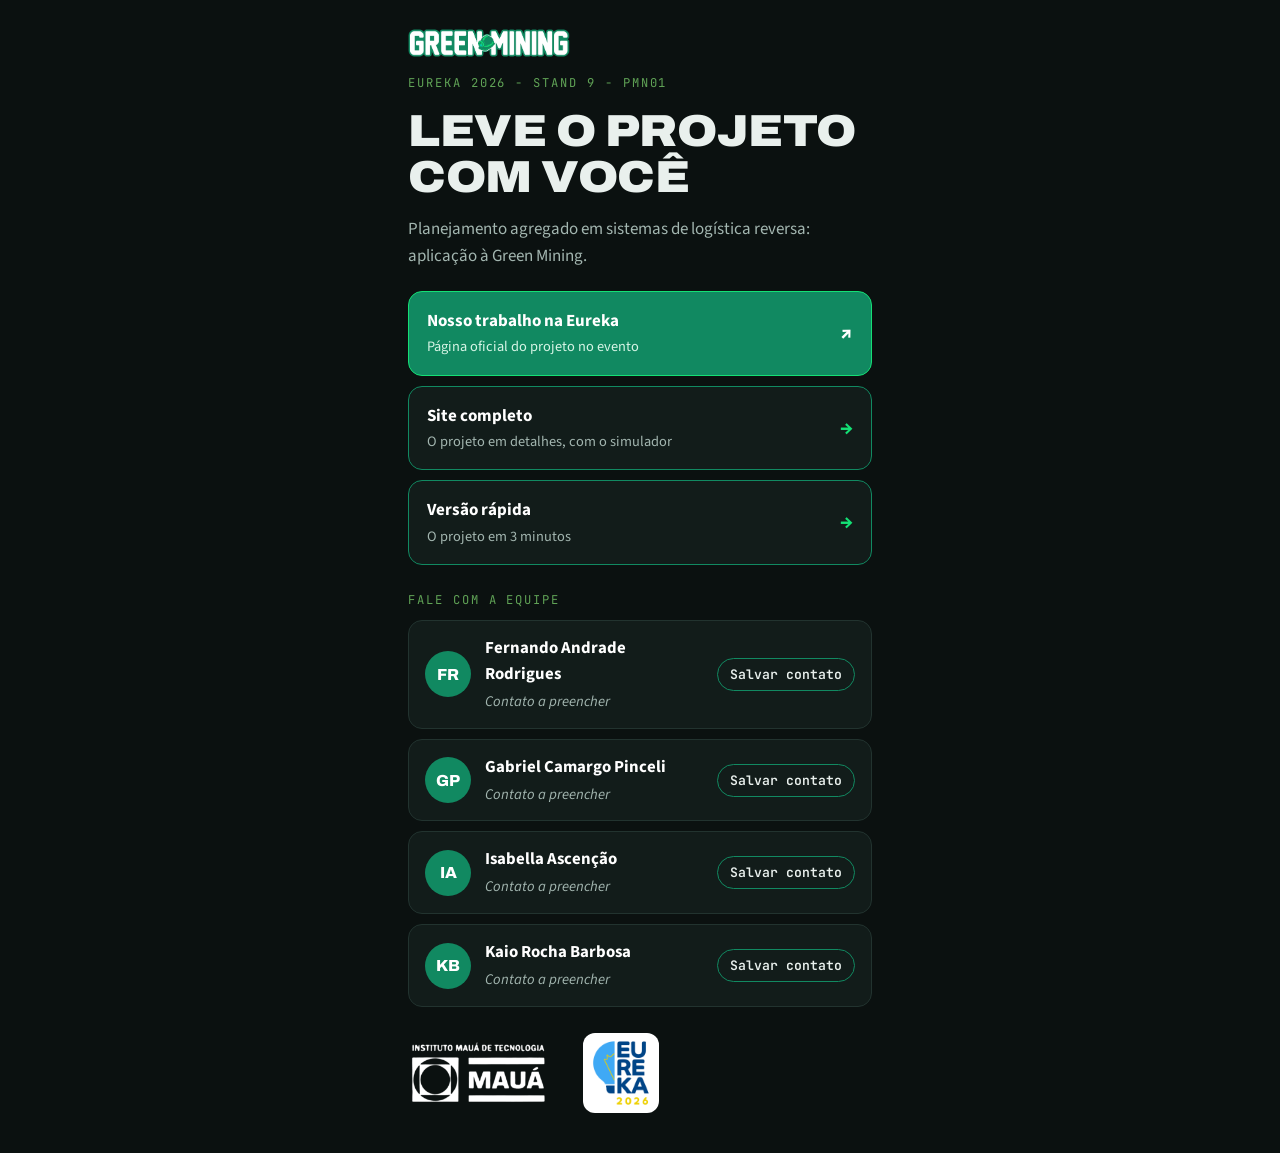
==== contato/index.html @ aacb9e25 "Piloto: ponte para a página da Eureka e cartões de contato da equipe Um único QR code no final leva " ====
<!doctype html>
<html lang="pt-BR">
<head>
<meta charset="utf-8">
<meta name="viewport" content="width=device-width, initial-scale=1, viewport-fit=cover">
<title>Green Mining - Leve o projeto</title>
<meta name="description" content="Página do trabalho na Eureka 2026, contatos da equipe e o site do TCC da Green Mining.">
<meta name="theme-color" content="#0b1110">
<link rel="icon" href="../assets/img/favicon.svg" type="image/svg+xml">
<link rel="preconnect" href="https://fonts.googleapis.com">
<link rel="preconnect" href="https://fonts.gstatic.com" crossorigin>
<link rel="stylesheet" href="https://fonts.googleapis.com/css2?family=Archivo:wdth,wght@75..125,500..900&family=Source+Sans+3:ital,wght@0,400;0,600;0,700;1,400&family=JetBrains+Mono:wght@400;600&display=swap">
<link rel="stylesheet" href="../assets/css/style.css?v=20261015a">
</head>
<body class="pagina-contato">

<main class="levar">
  <img class="levar-logo" src="../assets/img/logo-green-mining.png" alt="Green Mining" width="1920" height="361">
  <p class="olho">Eureka 2026 - Stand 9 - PMN01</p>
  <h1>Leve o projeto com você</h1>
  <p class="levar-sub">Planejamento agregado em sistemas de logística reversa: aplicação à Green Mining.</p>

  <nav class="levar-links" aria-label="Acessos">
    <a class="levar-link destaque" data-eureka href="#">
      <span><strong>Nosso trabalho na Eureka</strong><small>Página oficial do projeto no evento</small></span><b aria-hidden="true">↗</b>
    </a>
    <a class="levar-link" href="../">
      <span><strong>Site completo</strong><small>O projeto em detalhes, com o simulador</small></span><b aria-hidden="true">→</b>
    </a>
    <a class="levar-link" href="../rapido/">
      <span><strong>Versão rápida</strong><small>O projeto em 3 minutos</small></span><b aria-hidden="true">→</b>
    </a>
  </nav>

  <section class="levar-equipe" aria-label="Fale com a equipe">
    <p class="olho">Fale com a equipe</p>
    <div class="cartoes" data-cartoes></div>
  </section>

  <div class="logos levar-logos">
    <img src="../assets/img/logo-maua.png" alt="Instituto Mauá de Tecnologia" class="logo-maua">
    <img src="../assets/img/logo-eureka.png" alt="Eureka 2026" class="logo-eureka">
  </div>
</main>

<script src="../assets/js/contato.js?v=20261015a"></script>
</body>
</html>
---- assets/css/style.css ----
/* Linguagem do estande: fundo quase preto, linha verde luminosa, verde da marca Green Mining.
   Uma coluna larga por tela; no modo estande a tipografia cresce para leitura à distância. */
:root {
  --chao: #0b1110;
  --chao-2: #0e1715;
  --placa: #121c1a;
  --borda: #22332f;
  --texto: #e9f0ed;
  --suave: #a3b6b0;
  --gm: #118961;
  --neon: #14e075;
  --folha: #60a356;
  --estouro: #ff7a59;
  --alerta: #f2c14e;
  --papelao: #c89b62;
  --plastico: #57b6ff;
  --longavida: #e9e6dc;
  --f-display: "Archivo", "Arial Narrow", Arial, sans-serif;
  --f-corpo: "Source Sans 3", "Segoe UI", Helvetica, Arial, sans-serif;
  --f-dado: "JetBrains Mono", ui-monospace, Menlo, Consolas, monospace;
  --escala: 1;
  --gutter: clamp(16px, 4vw, 48px);
  color-scheme: dark;
}

* { box-sizing: border-box; }
html { scroll-behavior: smooth; scroll-padding-top: 64px; }
body {
  margin: 0;
  background: var(--chao);
  color: var(--texto);
  font-family: var(--f-corpo);
  font-size: calc(17px * var(--escala));
  line-height: 1.55;
  -webkit-font-smoothing: antialiased;
}
img { max-width: 100%; display: block; }
a { color: var(--neon); }
:focus-visible { outline: 2px solid var(--neon); outline-offset: 3px; }
h1, h2, h3 { font-family: var(--f-display); margin: 0; text-wrap: balance; }
h1 { font-size: clamp(2.2rem, 5vw, 4.1rem); font-weight: 900; font-stretch: 110%; line-height: 1; text-transform: uppercase; letter-spacing: -.01em; }
h2 { font-size: clamp(1.6rem, 3.8vw, 2.9rem); font-weight: 850; font-stretch: 106%; line-height: 1.05; text-transform: uppercase; }
h3 { font-size: 1.15rem; font-weight: 750; }
p { margin: 0; }
strong { color: #fff; font-weight: 700; }
.olho { font-family: var(--f-dado); font-size: .76rem; letter-spacing: .16em; text-transform: uppercase; color: var(--folha); }
.lead { color: var(--suave); font-size: 1.08rem; max-width: 62ch; }
.grande { font-size: 1.22rem; line-height: 1.5; }
.espaco-topo { margin-top: 28px; }
.num { font-family: var(--f-display); font-weight: 850; font-stretch: 100%; font-variant-numeric: tabular-nums; color: var(--neon); line-height: 1; }

/* Barra superior */
.barra {
  position: sticky; top: env(safe-area-inset-top, 0px); z-index: 30;
  display: flex; align-items: center; gap: 20px;
  padding: 10px var(--gutter);
  background: rgba(11, 17, 16, .82);
  backdrop-filter: blur(10px);
  border-bottom: 1px solid var(--borda);
}
.barra-marca img { height: 26px; width: auto; }
.barra-nav { display: flex; gap: 18px; margin-left: auto; flex-wrap: wrap; }
.barra-nav a { color: var(--suave); text-decoration: none; font-weight: 600; font-size: .95rem; }
.barra-nav a:hover, .barra-nav a.atual { color: var(--neon); }
.botao-estande { font: 600 .82rem var(--f-dado); color: var(--texto); background: transparent; border: 1px solid var(--gm); border-radius: 999px; padding: 6px 14px; cursor: pointer; }
.botao-estande[aria-pressed="true"] { background: var(--gm); }
.trilho-linha { position: sticky; top: calc(env(safe-area-inset-top, 0px) + 47px); z-index: 29; height: 2px; background: transparent; }
.trilho-linha span { display: block; height: 100%; width: 0; background: var(--neon); box-shadow: 0 0 10px var(--neon); transition: width .15s linear; }

/* Telas */
.tela { position: relative; padding-block: clamp(64px, 10vh, 120px); border-top: 1px solid var(--borda); }
.caixa { max-width: 1180px; margin: 0 auto; padding-inline: var(--gutter); display: grid; gap: 22px; }
.caixa > * { min-width: 0; }

/* Abertura */
.abertura { min-height: calc(100vh - 48px); display: grid; align-items: center; overflow: hidden; border-top: 0; padding-block: 48px 120px; }
.abertura-video { position: absolute; inset: 0; width: 100%; height: 100%; object-fit: cover; opacity: .55; }
.abertura-veu { position: absolute; inset: 0; background: radial-gradient(ellipse at 30% 40%, rgba(11,17,16,.35), rgba(11,17,16,.92) 70%), linear-gradient(transparent 60%, var(--chao)); }
.abertura-conteudo { position: relative; z-index: 2; max-width: 1180px; width: 100%; margin: 0 auto; padding-inline: var(--gutter); display: grid; gap: 20px; }
.abertura h1 { max-width: 19ch; text-shadow: 0 2px 30px rgba(0,0,0,.6); }
.abertura-sub { color: var(--folha); font-size: clamp(1.05rem, 2vw, 1.4rem); max-width: 50ch; }
.logos { display: flex; align-items: center; gap: clamp(16px, 3vw, 36px); flex-wrap: wrap; }
.logo-maua { height: clamp(42px, 6vw, 64px); width: auto; }
.logo-eureka { height: clamp(52px, 7vw, 80px); width: auto; background: #fff; border-radius: 12px; padding: 6px 8px; }
.logo-selo { height: clamp(70px, 9vw, 110px); width: auto; border-radius: 12px; }
.logo-gm { height: 30px; width: auto; }
.acoes { display: flex; gap: 12px; flex-wrap: wrap; }
.acoes-centro { justify-content: center; }
.botao { display: inline-flex; align-items: center; gap: 8px; font: 650 1rem var(--f-corpo); color: var(--texto); background: rgba(18, 28, 26, .7); border: 1px solid var(--gm); border-radius: 999px; padding: 12px 22px; text-decoration: none; cursor: pointer; transition: background .2s, box-shadow .2s; }
.botao:hover { box-shadow: 0 0 18px rgba(20, 224, 117, .35); }
.botao-cheio { background: var(--gm); border-color: var(--neon); }
.linha-luz { position: absolute; left: 0; right: 0; bottom: 36px; width: 100%; height: 120px; z-index: 1; }
.linha-luz path { fill: none; stroke: var(--neon); stroke-width: 2.5; filter: drop-shadow(0 0 8px rgba(20,224,117,.8)); }
.linha-luz circle { fill: var(--chao); stroke: var(--neon); stroke-width: 2.5; }
@media (prefers-reduced-motion: no-preference) {
  .linha-luz path { stroke-dasharray: 1600; animation: desenha 3s ease-out both; }
  @keyframes desenha { from { stroke-dashoffset: 1600; } to { stroke-dashoffset: 0; } }
}

/* Problema */
.duas-colunas { display: grid; grid-template-columns: 1.15fr .85fr; gap: clamp(20px, 4vw, 56px); align-items: center; }
.duas-colunas-largo { grid-template-columns: 1fr 1fr; }
.duas-colunas > * { min-width: 0; }
.texto { display: grid; gap: 16px; max-width: 64ch; }
.foto-moldura { margin: 0; display: grid; gap: 8px; }
.foto-moldura img { border-radius: 14px; border: 1px solid var(--borda); aspect-ratio: 4/3; object-fit: cover; width: 100%; }
.foto-moldura figcaption, .video-simul8 figcaption { font-size: .85rem; color: var(--suave); }
.numeros-contexto { display: grid; grid-template-columns: repeat(3, 1fr); gap: 16px; margin-top: 10px; }
.numero { background: var(--placa); border: 1px solid var(--borda); border-radius: 12px; padding: 20px; display: grid; gap: 6px; align-content: start; }
.numero .num { font-size: clamp(2.2rem, 4.4vw, 3.4rem); }
.numero .un { font-family: var(--f-dado); color: var(--folha); font-size: .85rem; }
.numero p { color: var(--suave); }
.fonte-mini { font-size: .78rem; color: var(--suave); opacity: .8; }

/* Rede */
.rede-grade { display: grid; grid-template-columns: 1.4fr .9fr; gap: 24px; align-items: stretch; }
.rede-grade > * { min-width: 0; }
.mapa-caixa { background: radial-gradient(circle at 50% 50%, #12201d, var(--chao-2)); border: 1px solid var(--borda); border-radius: 16px; overflow: hidden; }
.mapa { width: 100%; height: auto; display: block; }
.mapa .terra { fill: #16231f; stroke: #2a3d38; stroke-width: 1.5; }
.mapa .rua { stroke: #1f302b; stroke-width: 1; fill: none; }
.mapa .rota { stroke: var(--neon); stroke-width: 2; fill: none; opacity: .55; stroke-dasharray: 6 8; }
.mapa .no { cursor: pointer; }
.mapa .no circle.halo { fill: rgba(20,224,117,.12); stroke: none; transition: r .3s; }
.mapa .no circle.miolo { fill: var(--chao); stroke: var(--neon); stroke-width: 3; }
.mapa .no.hub circle.miolo { stroke: var(--folha); stroke-width: 4; }
.mapa .no.ativo circle.miolo { fill: var(--neon); }
.mapa .no text { fill: var(--texto); font: 700 15px var(--f-display); letter-spacing: .04em; paint-order: stroke; stroke: var(--chao); stroke-width: 4px; }
.mapa .caminhao { fill: var(--neon); }
@media (prefers-reduced-motion: no-preference) {
  .mapa .rota { animation: tracejado 1.6s linear infinite; }
  @keyframes tracejado { to { stroke-dashoffset: -28; } }
  .mapa .no circle.halo { animation: pulsa 2.6s ease-in-out infinite; }
  @keyframes pulsa { 50% { opacity: .35; } }
}
.ficha { background: var(--placa); border: 1px solid var(--borda); border-radius: 16px; padding: 24px; display: grid; gap: 14px; align-content: start; }
.ficha h3 { font-size: 1.6rem; text-transform: uppercase; }
.ficha .tipo { font-family: var(--f-dado); font-size: .78rem; color: var(--folha); text-transform: uppercase; letter-spacing: .12em; }
.ficha dl { margin: 0; display: grid; grid-template-columns: 1fr auto; gap: 10px 16px; }
.ficha dt { color: var(--suave); }
.ficha dd { margin: 0; font-family: var(--f-dado); font-variant-numeric: tabular-nums; text-align: right; }
.ficha .barra-massa { height: 8px; background: #0a0f0e; border-radius: 4px; overflow: hidden; }
.ficha .barra-massa span { display: block; height: 100%; background: var(--gm); transition: width .6s; }
.contadores { display: grid; grid-template-columns: repeat(4, 1fr); gap: 16px; }
.contadores > div { border-top: 2px solid var(--gm); padding-top: 14px; display: grid; gap: 6px; }
.contadores .num { font-size: clamp(1.8rem, 3.4vw, 2.8rem); }
.contadores p { color: var(--suave); font-size: .95rem; }

/* Operação */
.legenda-materiais { display: flex; gap: 18px; flex-wrap: wrap; color: var(--suave); font-size: .92rem; }
.legenda-materiais i { display: inline-block; width: 12px; height: 12px; border-radius: 50%; margin-right: 6px; vertical-align: -1px; }
.m-papelao { background: var(--papelao); } .m-plastico { background: var(--plastico); } .m-longavida { background: var(--longavida); }
.fluxo-caixa { overflow-x: auto; border: 1px solid var(--borda); border-radius: 16px; background: linear-gradient(180deg, var(--chao-2), var(--chao)); }
.fluxo { display: block; width: 100%; min-width: 760px; height: auto; }
.fluxo .zona { fill: rgba(17, 137, 97, .07); stroke: var(--borda); stroke-dasharray: 4 6; }
.fluxo .zona-rotulo { fill: var(--folha); font: 600 12px var(--f-dado); letter-spacing: .14em; text-transform: uppercase; }
.fluxo .caminho { fill: none; stroke: var(--neon); stroke-width: 2.5; opacity: .5; filter: drop-shadow(0 0 6px rgba(20,224,117,.6)); }
.fluxo .etapa { cursor: pointer; }
.fluxo .etapa rect { fill: var(--placa); stroke: var(--borda); stroke-width: 1.5; rx: 14; transition: stroke .2s, fill .2s; }
.fluxo .etapa:hover rect, .fluxo .etapa:focus-visible rect { stroke: var(--neon); }
.fluxo .etapa.ativa rect { stroke: var(--neon); fill: #133027; }
.fluxo .etapa .n { fill: var(--chao); stroke: var(--neon); stroke-width: 2; }
.fluxo .etapa .n-txt { fill: var(--texto); font: 800 15px var(--f-display); text-anchor: middle; }
.fluxo .etapa .rot { fill: var(--texto); font: 700 14px var(--f-display); }
.fluxo .etapa .ico { fill: none; stroke: var(--neon); stroke-width: 2; stroke-linecap: round; stroke-linejoin: round; }
.etapa-painel { background: var(--placa); border: 1px solid var(--borda); border-left: 3px solid var(--neon); border-radius: 12px; padding: 20px 24px; display: grid; gap: 10px; min-height: 140px; }
.etapa-painel h3 { font-size: 1.35rem; }
.etapa-painel .fatos { display: flex; flex-wrap: wrap; gap: 10px; }
.etapa-painel .fato { font-family: var(--f-dado); font-size: .85rem; border: 1px solid var(--gm); border-radius: 999px; padding: 4px 12px; color: var(--texto); }

/* Gráficos */
.grafico-caixa { background: var(--placa); border: 1px solid var(--borda); border-radius: 16px; padding: 18px; display: grid; gap: 12px; }
.grafico { width: 100%; height: auto; display: block; overflow: visible; }
.grafico .eixo { stroke: var(--borda); }
.grafico .grade { stroke: #1b2a26; }
.grafico .rot { fill: var(--suave); font: 12px var(--f-dado); }
.grafico .rot-forte { fill: var(--texto); font: 700 13px var(--f-dado); }
.grafico .linha { fill: none; stroke: var(--neon); stroke-width: 3; }
.grafico .area { fill: url(#grad-area); }
.grafico .pt-obs { fill: var(--neon); }
.grafico .pt-proj { fill: var(--chao); stroke: var(--neon); stroke-width: 2.5; }
.grafico .barra-a { fill: var(--estouro); }
.grafico .barra-b { fill: var(--neon); }
.grafico .ref { stroke: var(--alerta); stroke-dasharray: 5 5; }
.nota-grafico { font-size: .85rem; color: var(--suave); display: flex; gap: 14px; flex-wrap: wrap; align-items: center; }
.nota-grafico span { display: inline-block; width: 12px; height: 12px; border-radius: 50%; margin-right: -8px; }
.ponto-obs { background: var(--neon); } .ponto-proj { border: 2px solid var(--neon); }
.ponto-a { background: var(--estouro); border-radius: 3px !important; } .ponto-b { background: var(--neon); border-radius: 3px !important; }
.alternar { display: flex; flex-wrap: wrap; gap: 6px; }
.alternar button, .anos button { font: 600 .9rem var(--f-dado); color: var(--texto); background: transparent; border: 1px solid var(--borda); border-radius: 8px; padding: 8px 14px; cursor: pointer; }
.alternar button.ativo, .anos button[aria-pressed="true"] { background: var(--gm); border-color: var(--neon); }
.pergunta { margin-top: 8px; border: 1px solid var(--gm); border-radius: 14px; padding: 18px 20px; display: grid; gap: 6px; background: rgba(17,137,97,.08); }
.pergunta p { font-family: var(--f-display); font-size: 1.35rem; font-weight: 750; }

/* Objetivos e passos */
.objetivos { list-style: none; margin: 0; padding: 0; display: grid; grid-template-columns: repeat(3, 1fr); gap: 10px; }
.objetivos li { background: var(--placa); border: 1px solid var(--borda); border-radius: 10px; padding: 12px 14px; color: var(--suave); font-size: .95rem; }
.passos { list-style: none; margin: 0; padding: 0; counter-reset: passo; display: grid; grid-template-columns: repeat(3, 1fr); gap: 18px; }
.passos li { counter-increment: passo; position: relative; background: var(--placa); border: 1px solid var(--borda); border-radius: 14px; padding: 54px 18px 18px; display: grid; gap: 8px; align-content: start; }
.passos li::before { content: counter(passo); position: absolute; top: 14px; left: 18px; width: 30px; height: 30px; border-radius: 50%; border: 2px solid var(--neon); display: grid; place-items: center; font: 800 .95rem var(--f-display); box-shadow: 0 0 10px rgba(20,224,117,.4); }
.passos p { color: var(--suave); }
.funil { display: grid; gap: 6px; }
.funil div { width: max(var(--w), 62%); background: linear-gradient(90deg, var(--gm), rgba(17,137,97,.35)); border-radius: 6px; padding: 5px 10px; font-size: .86rem; white-space: nowrap; overflow: hidden; text-overflow: ellipsis; }
.funil b { font-family: var(--f-dado); }

/* Lentes */
.lentes { display: grid; grid-template-columns: 1fr 1fr; gap: 18px; }
.lente { background: var(--placa); border: 1px solid var(--borda); border-radius: 16px; padding: 24px; display: grid; gap: 12px; align-content: start; justify-items: start; }
.lente-tag { font: 700 .8rem var(--f-dado); letter-spacing: .14em; color: var(--chao); background: var(--neon); border-radius: 6px; padding: 3px 10px; }
.lente h3 { font-size: 1.5rem; text-transform: uppercase; }
.lente p { color: var(--suave); }
.lente .analogia { color: var(--folha); font-style: italic; }
.video-simul8 { margin: 0; display: grid; gap: 8px; position: relative; }
.video-moldura { border-radius: 14px; overflow: hidden; border: 1px solid var(--borda); background: #fff; }
.video-simul8 video { width: 100%; display: block; aspect-ratio: 2466/760; background: #fff; }
.video-controles { display: flex; align-items: center; gap: 12px; flex-wrap: wrap; }
.video-espera { position: relative; border-radius: 14px; overflow: hidden; border: 1px solid var(--borda); background: #fff; }
.video-espera img { width: 100%; }
.video-espera span { position: absolute; left: 16px; bottom: 16px; background: rgba(11,17,16,.88); border: 1px solid var(--gm); color: var(--texto); border-radius: 999px; padding: 6px 14px; font: 600 .85rem var(--f-dado); }
.validacao, .destaques, .impacto { display: grid; grid-template-columns: repeat(3, 1fr); gap: 16px; }
.validacao > div, .destaques > div, .impacto > div { border-top: 2px solid var(--gm); padding-top: 14px; display: grid; gap: 6px; }
.validacao .num, .destaques .num, .impacto .num { font-size: clamp(1.7rem, 3.4vw, 2.7rem); }
.validacao p, .destaques p, .impacto p { color: var(--suave); }

/* Barras de utilização */
.anos { display: flex; flex-wrap: wrap; gap: 6px; }
.barras { display: grid; gap: 18px; }
.barra-uso { display: grid; grid-template-columns: minmax(150px, 220px) 1fr 96px; gap: 14px; align-items: center; }
.barra-uso .nome { font-weight: 650; }
.barra-uso .nome small { display: block; color: var(--suave); font-weight: 400; }
.barra-uso .trilho { position: relative; height: 26px; background: #0a0f0e; border: 1px solid var(--borda); border-radius: 6px; overflow: hidden; }
.barra-uso .enche { position: absolute; inset: 0 auto 0 0; width: 0; background: linear-gradient(90deg, var(--gm), var(--neon)); transition: width .8s cubic-bezier(.2,.8,.2,1); }
.barra-uso .enche.limite { background: linear-gradient(90deg, #8a7a2a, var(--alerta)); }
.barra-uso .enche.estoura { background: linear-gradient(90deg, #a2412b, var(--estouro)); }
.barra-uso .marca { position: absolute; top: -2px; bottom: -2px; width: 2px; background: var(--texto); opacity: .75; }
.barra-uso .marca::after { content: attr(data-rot); position: absolute; top: 2px; left: 6px; font: 600 10px var(--f-dado); color: var(--texto); opacity: .9; white-space: nowrap; }
.barra-uso .marca.m85 { opacity: .35; }
.barra-uso .val { font-family: var(--f-dado); font-size: 1.15rem; font-variant-numeric: tabular-nums; text-align: right; }
.recado { font-size: 1.2rem; min-height: 3.2em; max-width: 70ch; }
.recado b { color: var(--neon); }

/* Medidas isoladas */
.isoladas { display: grid; grid-template-columns: repeat(5, 1fr); gap: 14px; }
.iso { background: var(--placa); border: 1px solid var(--borda); border-radius: 14px; padding: 16px; display: grid; gap: 12px; align-content: start; }
.iso h3 { font-size: 1rem; min-height: 2.4em; }
.iso .par { display: grid; grid-template-columns: 1fr 1fr; gap: 10px; align-items: end; height: 170px; }
.iso .col { display: grid; gap: 6px; align-content: end; justify-items: center; height: 100%; }
.iso .col .b { width: 100%; max-width: 46px; border-radius: 6px 6px 2px 2px; background: var(--gm); transition: height .7s cubic-bezier(.2,.8,.2,1); }
.iso .col .b.estoura { background: var(--estouro); }
.iso .col span { font: 600 .82rem var(--f-dado); }
.iso .col small { color: var(--suave); font-size: .75rem; text-align: center; }

/* Linha do tempo do plano */
.linha-tempo { list-style: none; margin: 0; padding: 0; display: grid; grid-template-columns: repeat(5, 1fr); gap: 14px; position: relative; }
.linha-tempo::before { content: ""; position: absolute; left: 0; right: 0; top: 22px; height: 2px; background: linear-gradient(90deg, var(--gm), var(--neon)); box-shadow: 0 0 8px rgba(20,224,117,.6); }
.linha-tempo li { position: relative; display: grid; gap: 10px; align-content: start; padding-top: 48px; }
.linha-tempo .ano { position: absolute; top: 0; left: 0; font: 800 1rem var(--f-display); background: var(--chao); border: 2px solid var(--neon); border-radius: 999px; padding: 8px 14px; }
.linha-tempo .tag { justify-self: start; font: 600 .74rem var(--f-dado); text-transform: uppercase; letter-spacing: .1em; color: var(--chao); background: var(--folha); border-radius: 6px; padding: 2px 8px; }
.linha-tempo .bloco { background: var(--placa); border: 1px solid var(--borda); border-radius: 12px; padding: 14px; display: grid; gap: 6px; }
.linha-tempo .bloco b { font: 600 .72rem var(--f-dado); text-transform: uppercase; letter-spacing: .1em; color: var(--folha); }
.linha-tempo .bloco p { font-size: .95rem; }
.linha-tempo .pico { font-family: var(--f-dado); font-size: .85rem; color: var(--suave); }

.tres-decisoes { border: 1px solid var(--gm); border-radius: 14px; padding: 16px 20px; display: grid; gap: 8px; background: rgba(17,137,97,.08); }
.tres-decisoes ul { margin: 0; padding-left: 1.1em; display: grid; gap: 4px; }
.tres-decisoes li::marker { color: var(--neon); }

/* E se */
.ese { display: grid; grid-template-columns: 380px 1fr; gap: 24px; align-items: start; }
.ese > * { min-width: 0; }
.ese-controles { background: var(--placa); border: 1px solid var(--borda); border-radius: 16px; padding: 20px; display: grid; gap: 18px; }
.ese-controles fieldset { border: 0; margin: 0; padding: 0; display: grid; gap: 8px; }
.ese-controles legend { font-family: var(--f-dado); font-size: .76rem; letter-spacing: .14em; text-transform: uppercase; color: var(--folha); margin-bottom: 6px; }
.ese-controles label { display: flex; justify-content: space-between; gap: 10px; font-size: .95rem; }
.ese-controles output { font-family: var(--f-dado); color: var(--neon); }
.ese-controles select { font: inherit; color: var(--texto); background: var(--chao); border: 1px solid var(--borda); border-radius: 8px; padding: 9px 10px; }
.ese-controles input[type="range"] { width: 100%; accent-color: var(--neon); }
.ese-botoes { display: flex; gap: 10px; flex-wrap: wrap; }
.ese-resultado { display: grid; gap: 22px; }
.veredito { border-radius: 16px; padding: 22px 24px; border: 1px solid var(--borda); background: var(--placa); display: grid; gap: 6px; transition: border-color .3s, background .3s; }
.veredito .titulo { font-family: var(--f-display); font-size: clamp(1.4rem, 3vw, 2.1rem); font-weight: 850; text-transform: uppercase; }
.veredito.ok { border-color: var(--neon); background: rgba(20,224,117,.07); }
.veredito.ok .titulo { color: var(--neon); }
.veredito.limite { border-color: var(--alerta); background: rgba(242,193,78,.07); }
.veredito.limite .titulo { color: var(--alerta); }
.veredito.estoura { border-color: var(--estouro); background: rgba(255,122,89,.07); }
.veredito.estoura .titulo { color: var(--estouro); }
.veredito p { color: var(--suave); }
.ese-mini { display: grid; grid-template-columns: repeat(3, 1fr); gap: 14px; }
.ese-mini div { border-top: 1px solid var(--borda); padding-top: 10px; }
.ese-mini b { display: block; font: 700 1.25rem var(--f-dado); color: var(--texto); }
.ese-mini span { color: var(--suave); font-size: .88rem; }

/* Valor */
.valor-grade { display: grid; grid-template-columns: repeat(4, 1fr); gap: 16px; }
.valor-grade article { background: var(--placa); border: 1px solid var(--borda); border-radius: 14px; padding: 20px; display: grid; gap: 10px; align-content: start; }
.valor-grade p { color: var(--suave); }
.citacao { margin: 6px 0; padding: 26px 30px; border-left: 3px solid var(--neon); background: linear-gradient(90deg, rgba(17,137,97,.14), transparent); border-radius: 0 14px 14px 0; display: grid; gap: 10px; }
.citacao p { font-family: var(--f-display); font-size: clamp(1.3rem, 2.6vw, 2rem); font-weight: 700; line-height: 1.25; }
.citacao footer { color: var(--folha); font-family: var(--f-dado); font-size: .82rem; }
.proximos { margin: 0; padding: 0; list-style: none; display: grid; grid-template-columns: repeat(4, 1fr); gap: 12px; }
.proximos li { border: 1px dashed var(--gm); border-radius: 10px; padding: 12px 14px; color: var(--suave); }

/* Equipe */
.galeria { display: grid; grid-template-columns: repeat(6, 1fr); gap: 10px; }
.galeria img { width: 100%; aspect-ratio: 1; object-fit: cover; border-radius: 10px; border: 1px solid var(--borda); }
.equipe-grade { display: grid; grid-template-columns: 1fr auto; gap: 30px; align-items: center; }
.nomes { display: grid; gap: 10px; }
.nomes ul { margin: 0 0 8px; padding: 0; list-style: none; display: grid; gap: 4px; font-size: 1.2rem; font-weight: 600; }
.logos-rodape { margin-top: 10px; }
.qr { display: grid; gap: 10px; justify-items: center; text-align: center; }
.qr img { background: #fff; border-radius: 14px; padding: 12px; width: 220px; height: 220px; }

/* BPMN */
.bpmn { width: min(96vw, 1600px); height: min(90vh, 900px); padding: 0; border: 1px solid var(--borda); border-radius: 14px; background: var(--chao-2); color: var(--texto); }
.bpmn::backdrop { background: rgba(0,0,0,.7); }
.bpmn[open] { display: grid; grid-template-rows: auto 1fr auto; }
.bpmn-topo { display: flex; justify-content: space-between; align-items: center; gap: 12px; padding: 12px 16px; border-bottom: 1px solid var(--borda); flex-wrap: wrap; }
.bpmn-botoes { display: flex; gap: 6px; }
.bpmn-botoes button { font: 600 .9rem var(--f-dado); color: var(--texto); background: var(--placa); border: 1px solid var(--borda); border-radius: 8px; padding: 6px 12px; cursor: pointer; }
.bpmn-area { overflow: hidden; background: #fff; cursor: grab; position: relative; touch-action: none; }
.bpmn-area img { position: absolute; top: 0; left: 0; max-width: none; transform-origin: 0 0; user-select: none; }
.bpmn-dica { padding: 8px 16px; font-size: .8rem; color: var(--suave); }

.aviso-estande { position: fixed; left: 50%; bottom: calc(18px + env(safe-area-inset-bottom, 0px)); transform: translateX(-50%); z-index: 40; background: rgba(11,17,16,.9); border: 1px solid var(--gm); border-radius: 999px; padding: 8px 18px; font: 600 .85rem var(--f-dado); color: var(--suave); }

/* Entrada suave das telas (o conteúdo já está visível em repouso) */
@media (prefers-reduced-motion: no-preference) {
  .tela .caixa > * { transition: transform .7s ease, opacity .7s ease; }
  .tela.fora .caixa > * { transform: translateY(18px); opacity: .55; }
}

/* Modo estande: monitor grande, leitura a distância */
body.estande { --escala: 1.18; }
body.estande .barra-nav { display: none; }
body.estande .tela { min-height: 100vh; display: grid; align-content: center; }

/* Responsivo */
@media (max-width: 1100px) {
  .isoladas { grid-template-columns: repeat(3, 1fr); }
  .valor-grade, .proximos { grid-template-columns: repeat(2, 1fr); }
  .linha-tempo { grid-template-columns: 1fr; }
  .linha-tempo::before { left: 22px; right: auto; top: 0; bottom: 0; width: 2px; height: auto; }
  .linha-tempo li { padding: 0 0 0 64px; }
  .linha-tempo .ano { top: 0; left: 0; }
  .ese { grid-template-columns: 1fr; }
}
@media (max-width: 860px) {
  .barra-nav { display: none; }
  .barra { justify-content: space-between; }
  .duas-colunas, .duas-colunas-largo, .rede-grade, .lentes { grid-template-columns: 1fr; }
  .numeros-contexto, .validacao, .destaques, .impacto { grid-template-columns: 1fr; }
  .contadores { grid-template-columns: 1fr 1fr; }
  .objetivos, .passos { grid-template-columns: 1fr; }
  .galeria { grid-template-columns: repeat(3, 1fr); }
  .equipe-grade { grid-template-columns: 1fr; }
  .barra-uso { grid-template-columns: 1fr 80px; }
  .barra-uso .trilho { grid-column: 1 / -1; grid-row: 2; }
}
@media (max-width: 560px) {
  .isoladas, .valor-grade, .proximos, .ese-mini { grid-template-columns: 1fr; }
  .botao-estande { display: none; }
  .abertura h1 { font-size: 2.3rem; }
}

/* Resumo em 1 minuto */
.resumo-grade { margin: 0; padding: 0; list-style: none; display: grid; grid-template-columns: repeat(3, 1fr); gap: 16px; }
.resumo-grade a { height: 100%; display: grid; gap: 6px; align-content: start; padding: 16px 18px; background: var(--placa); border: 1px solid var(--borda); border-radius: 14px; color: var(--texto); text-decoration: none; transition: border-color .2s, transform .2s, background .2s; }
.resumo-grade a:hover, .resumo-grade a:focus-visible { border-color: var(--neon); background: linear-gradient(160deg, rgba(17,137,97,.18), var(--placa)); transform: translateY(-2px); }
.resumo-grade a::after { content: "Ver detalhes →"; font-family: var(--f-dado); font-size: .74rem; letter-spacing: .08em; color: var(--folha); margin-top: 4px; }
.resumo-grade p { color: var(--suave); margin: 0; font-size: .94rem; line-height: 1.45; }
.resumo-grade b { color: var(--neon); font-weight: 700; }
.resumo-n { font-family: var(--f-dado); font-size: .8rem; color: var(--neon); letter-spacing: .1em; }
@media (max-width: 1100px) { .resumo-grade { grid-template-columns: repeat(2, 1fr); } }
@media (max-width: 560px) { .resumo-grade { grid-template-columns: 1fr; } }

/* Dica de navegação por setas no modo estande */
.dica-setas { position: fixed; right: 18px; bottom: 18px; z-index: 60; font-family: var(--f-dado); font-size: .78rem; color: var(--suave); background: rgba(11,17,16,.86); border: 1px solid var(--borda); border-radius: 999px; padding: 6px 14px; pointer-events: none; }
body:not(.estande) .dica-setas { display: none; }

/* Modelo do SIMUL8: slider imagem/vídeo */
.midia { display: grid; gap: 12px; }
.midia-topo { display: flex; justify-content: space-between; align-items: center; gap: 12px; flex-wrap: wrap; }
.botao-mini { padding: 8px 14px; font-size: .88rem; }
.midia-slide { min-width: 0; }
.midia-slide[aria-hidden="true"] { display: none; }
.midia-slide.entra-dir { animation: entra-dir .4s ease; }
.midia-slide.entra-esq { animation: entra-esq .4s ease; }
@keyframes entra-dir { from { opacity: 0; transform: translateX(40px); } to { opacity: 1; transform: none; } }
@keyframes entra-esq { from { opacity: 0; transform: translateX(-40px); } to { opacity: 1; transform: none; } }
@media (prefers-reduced-motion: reduce) { .midia-slide.entra-dir, .midia-slide.entra-esq { animation: none; } }
.midia-legenda { margin: 0; color: var(--suave); font-size: .9rem; }
.modelo { display: grid; gap: 10px; position: relative; }
.modelo-img { position: relative; border-radius: 14px; overflow: hidden; border: 1px solid var(--borda); background: #fff; }
.modelo-img img { width: 100%; height: auto; }
.modelo-quadro { position: relative; min-width: 0; }
.modelo > * { min-width: 0; }
.modelo-img { overflow: auto; overscroll-behavior: contain; }
.modelo-img.zoom-ativo { cursor: grab; }
.modelo-img.arrastando { cursor: grabbing; user-select: none; }
.modelo-faixa { position: sticky; top: 0; z-index: 2; height: clamp(26px, 2.6vw, 36px); background: var(--chao-2); border-bottom: 1px solid var(--borda); }
.modelo-faixa, .modelo-tela { width: calc(var(--zoom, 1) * 100%); }
.modelo-tela { position: relative; }
.modelo-tela img { -webkit-user-drag: none; }
.zoom { position: absolute; right: 12px; bottom: 12px; z-index: 4; display: flex; align-items: center; gap: 2px; background: rgba(11,17,16,.9); border: 1px solid var(--borda); border-radius: 999px; padding: 4px; }
.zoom button { width: 36px; height: 36px; border-radius: 50%; border: 0; background: transparent; color: var(--texto); font-size: 1.3rem; line-height: 1; cursor: pointer; }
.zoom button:hover:not(:disabled) { background: var(--gm); }
.zoom button:disabled { opacity: .35; cursor: default; }
.zoom span { min-width: 48px; text-align: center; font: 600 .8rem var(--f-dado); color: var(--suave); }
.modelo-rotulo { position: absolute; top: 50%; transform: translate(-50%, -50%); font: 700 clamp(.6rem, 1vw, .85rem) var(--f-dado); color: #fff; background: var(--gm); border-radius: 6px; padding: 2px 8px; white-space: nowrap; pointer-events: none; }
.modelo-rotulo.hub { background: var(--chao); border: 1px solid var(--neon); color: var(--neon); }
.marca { position: absolute; transform: translate(-50%, -50%); width: clamp(20px, 2.2vw, 32px); height: clamp(20px, 2.2vw, 32px); border-radius: 50%; border: 2px solid var(--chao); background: var(--neon); color: var(--chao); font: 800 clamp(.62rem, 1vw, .85rem) var(--f-dado); display: grid; place-items: center; cursor: pointer; padding: 0; box-shadow: 0 0 0 4px rgba(20,224,117,.28); transition: transform .2s, box-shadow .2s; }
.marca:hover, .marca.ativa { transform: translate(-50%, -50%) scale(1.3); box-shadow: 0 0 0 7px rgba(20,224,117,.42); }
.modelo-info { display: grid; grid-template-columns: 40px 1fr 40px; align-items: center; gap: 10px; background: var(--placa); border: 1px solid var(--borda); border-radius: 12px; padding: 10px 12px; min-height: 76px; }
.modelo-info-texto { display: grid; grid-template-columns: 30px 1fr; gap: 12px; align-items: start; }
.modelo-info b { font-family: var(--f-display); font-size: 1.05rem; }
.modelo-info p { margin: 2px 0 0; color: var(--suave); font-size: .95rem; line-height: 1.4; }
.modelo-info .n { width: 30px; height: 30px; border-radius: 50%; background: var(--neon); color: var(--chao); font: 800 .85rem var(--f-dado); display: grid; place-items: center; }
.seta { width: 40px; height: 40px; border-radius: 50%; border: 1px solid var(--borda); background: transparent; color: var(--texto); font-size: 1.5rem; line-height: 1; cursor: pointer; }
.seta:hover { border-color: var(--neon); color: var(--neon); }
.fechar-tela { position: fixed; top: 14px; right: 14px; z-index: 310; border-radius: 999px; border: 1px solid var(--neon); background: var(--chao); color: var(--texto); font: 600 .9rem var(--f-dado); padding: 10px 16px; cursor: pointer; }
.fechar-tela[hidden] { display: none; }
.tela-cheia { position: fixed; inset: 0; z-index: 300; background: var(--chao); padding: 24px; align-content: center; justify-items: center; overflow: auto; }
.tela-cheia .modelo-quadro, .tela-cheia .modelo-info { width: min(100%, calc((100vh - 170px) * 3.1)); }
.tela-cheia.modelo .modelo-quadro { max-width: 100%; }
.video-simul8.tela-cheia { gap: 14px; }
.video-simul8.tela-cheia .video-moldura, .video-simul8.tela-cheia .video-controles { width: min(100%, calc((100vh - 140px) * 3.24)); }
body.com-tela-cheia { overflow: hidden; }
@media (max-width: 860px) { .modelo-faixa, .modelo-tela { min-width: calc(900px * var(--zoom, 1)); } .tela-cheia .modelo-img { width: 100%; } .tela-cheia .modelo-faixa, .tela-cheia .modelo-tela { min-width: calc(1500px * var(--zoom, 1)); } }
@media (max-width: 560px) { .modelo-info { grid-template-columns: 34px 1fr 34px; padding: 10px 8px; } .seta { width: 34px; height: 34px; } .midia-topo #tela-cheia { margin-left: auto; } }
.so-celular { display: none; }
@media (max-width: 860px) { .so-celular { display: inline; } }

/* Ponte para a Eureka e cartões de contato */
.ponte { display: flex; flex-wrap: wrap; gap: 10px; justify-content: center; }
.cartoes { display: grid; gap: 10px; }
.cartao { display: grid; grid-template-columns: auto 1fr auto; gap: 14px; align-items: center; background: var(--placa); border: 1px solid var(--borda); border-radius: 14px; padding: 14px 16px; text-align: left; }
.cartao-sigla { width: 46px; height: 46px; border-radius: 50%; display: grid; place-items: center; background: var(--gm); font: 800 1rem var(--f-display); color: #fff; }
.cartao-dados { display: grid; gap: 4px; min-width: 0; }
.cartao-dados strong { font-size: 1.05rem; }
.cartao-vias { margin: 0; display: flex; flex-wrap: wrap; gap: 4px 14px; font-size: .92rem; overflow-wrap: anywhere; }
.cartao-vias a { color: var(--neon); text-decoration: none; }
.cartao-vias.vazio { color: var(--suave); font-style: italic; }
.cartao-salvar { font: 600 .82rem var(--f-dado); color: var(--texto); background: transparent; border: 1px solid var(--gm); border-radius: 999px; padding: 7px 12px; cursor: pointer; white-space: nowrap; }
.cartao-salvar:hover { background: rgba(17,137,97,.2); }
.contato-dialogo { width: min(94vw, 620px); max-height: 90vh; padding: 0; border: 1px solid var(--borda); border-radius: 16px; background: var(--chao-2); color: var(--texto); }
.contato-dialogo::backdrop { background: rgba(0,0,0,.7); }
.contato-dialogo[open] { display: grid; grid-template-rows: auto 1fr; }
.contato-topo { display: flex; justify-content: space-between; align-items: center; gap: 12px; padding: 14px 18px; border-bottom: 1px solid var(--borda); }
.contato-topo button { font: 600 .9rem var(--f-dado); color: var(--texto); background: var(--placa); border: 1px solid var(--borda); border-radius: 8px; padding: 6px 12px; cursor: pointer; }
.contato-corpo { overflow-y: auto; padding: 16px 18px 20px; display: grid; gap: 12px; }
.contato-corpo .olho { margin: 0; }
@media (max-width: 560px) {
  .cartao { grid-template-columns: auto 1fr; }
  .cartao-salvar { grid-column: 1 / -1; justify-self: start; }
}

/* Página de contato (destino do QR code) */
.levar { width: min(100%, 560px); margin: 0 auto; padding: 28px var(--gutter) 40px; display: grid; gap: 16px; }
.levar-logo { height: 30px; width: auto; }
.levar h1 { margin: 0; font-size: clamp(2rem, 8vw, 2.8rem); text-transform: uppercase; line-height: 1.02; }
.levar-sub { margin: 0; color: var(--suave); }
.levar-links { display: grid; gap: 10px; margin-top: 6px; }
.levar-link { display: flex; justify-content: space-between; align-items: center; gap: 12px; padding: 16px 18px; border: 1px solid var(--gm); border-radius: 14px; background: var(--placa); color: var(--texto); text-decoration: none; }
.levar-link span { display: grid; gap: 2px; }
.levar-link small { color: var(--suave); font-size: .9rem; }
.levar-link b { font-size: 1.3rem; color: var(--neon); }
.levar-link.destaque { background: var(--gm); border-color: var(--neon); }
.levar-link.destaque small { color: #d7f5e6; }
.levar-link.destaque b { color: #fff; }
.levar-equipe { display: grid; gap: 10px; margin-top: 10px; }
.levar-equipe .olho { margin: 0; }
.levar-logos { margin-top: 10px; }
.contato-levar { display: flex; align-items: center; gap: 14px; margin-top: 4px; }
.contato-levar img { background: #fff; border-radius: 10px; padding: 6px; width: 96px; height: 96px; }
.contato-levar p { margin: 0; color: var(--suave); font-size: .92rem; }
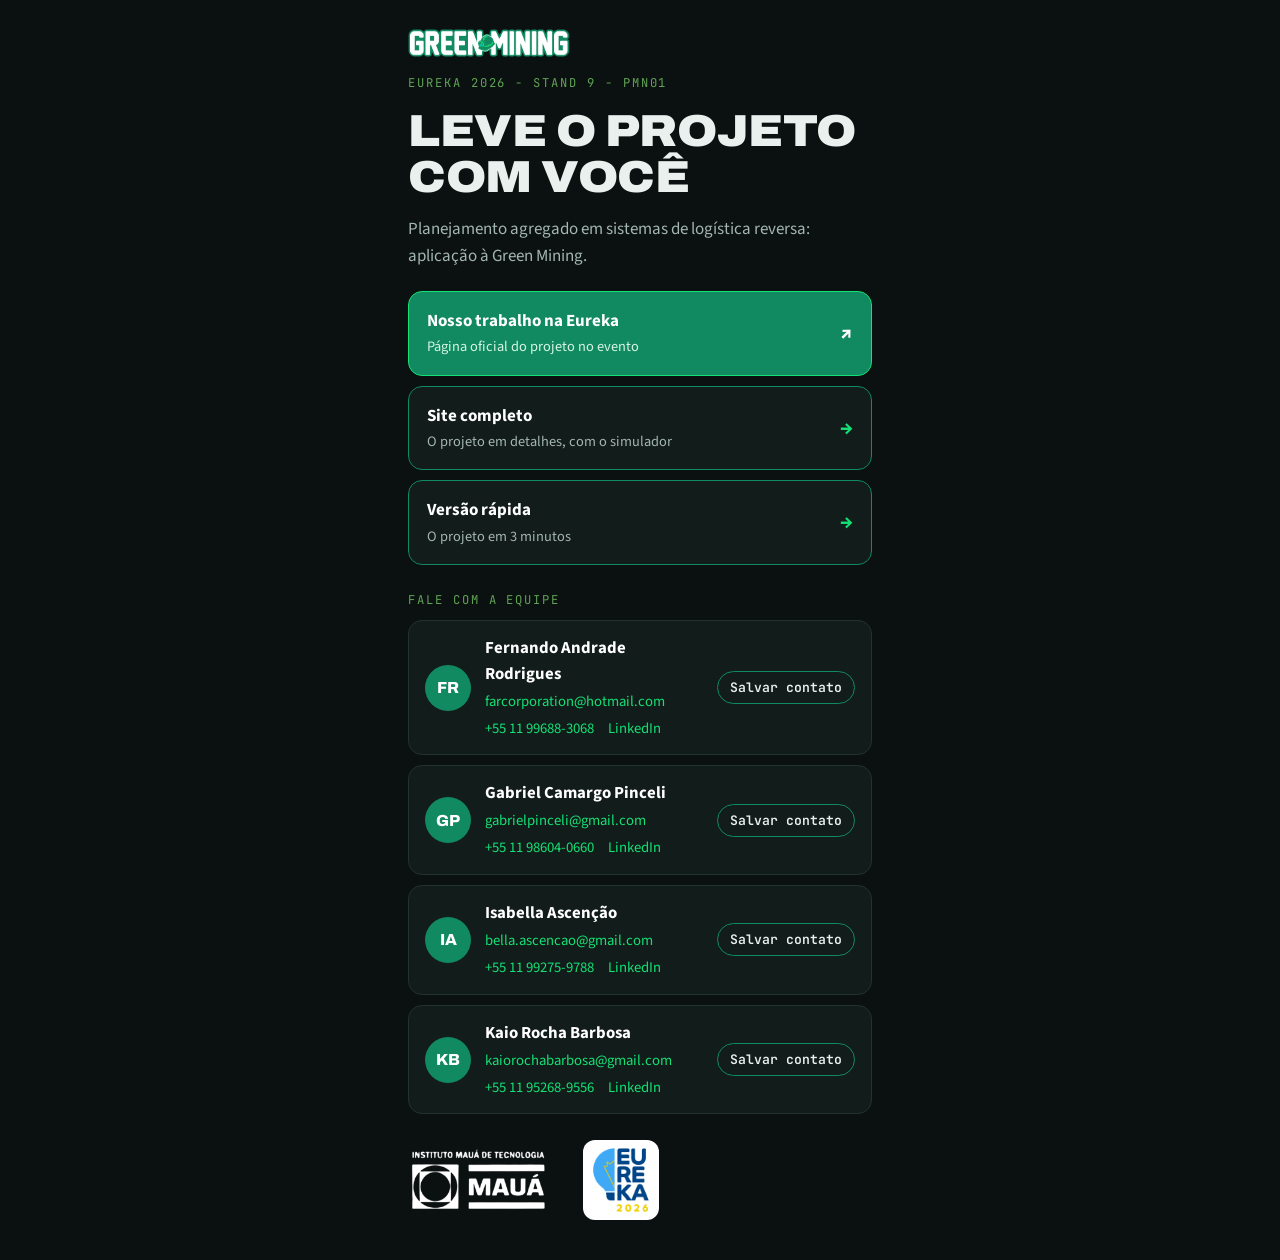
==== commit e1832284: "Cartões de contato com os dados da equipe Co-Authored-By: Claude Opus 5.5 (1M context) <noreply@anth" ====
--- a/contato/index.html
+++ b/contato/index.html
@@ -43,6 +43,6 @@
   </div>
 </main>
 
-<script src="../assets/js/contato.js?v=20261015a"></script>
+<script src="../assets/js/contato.js?v=20261015b"></script>
 </body>
 </html>
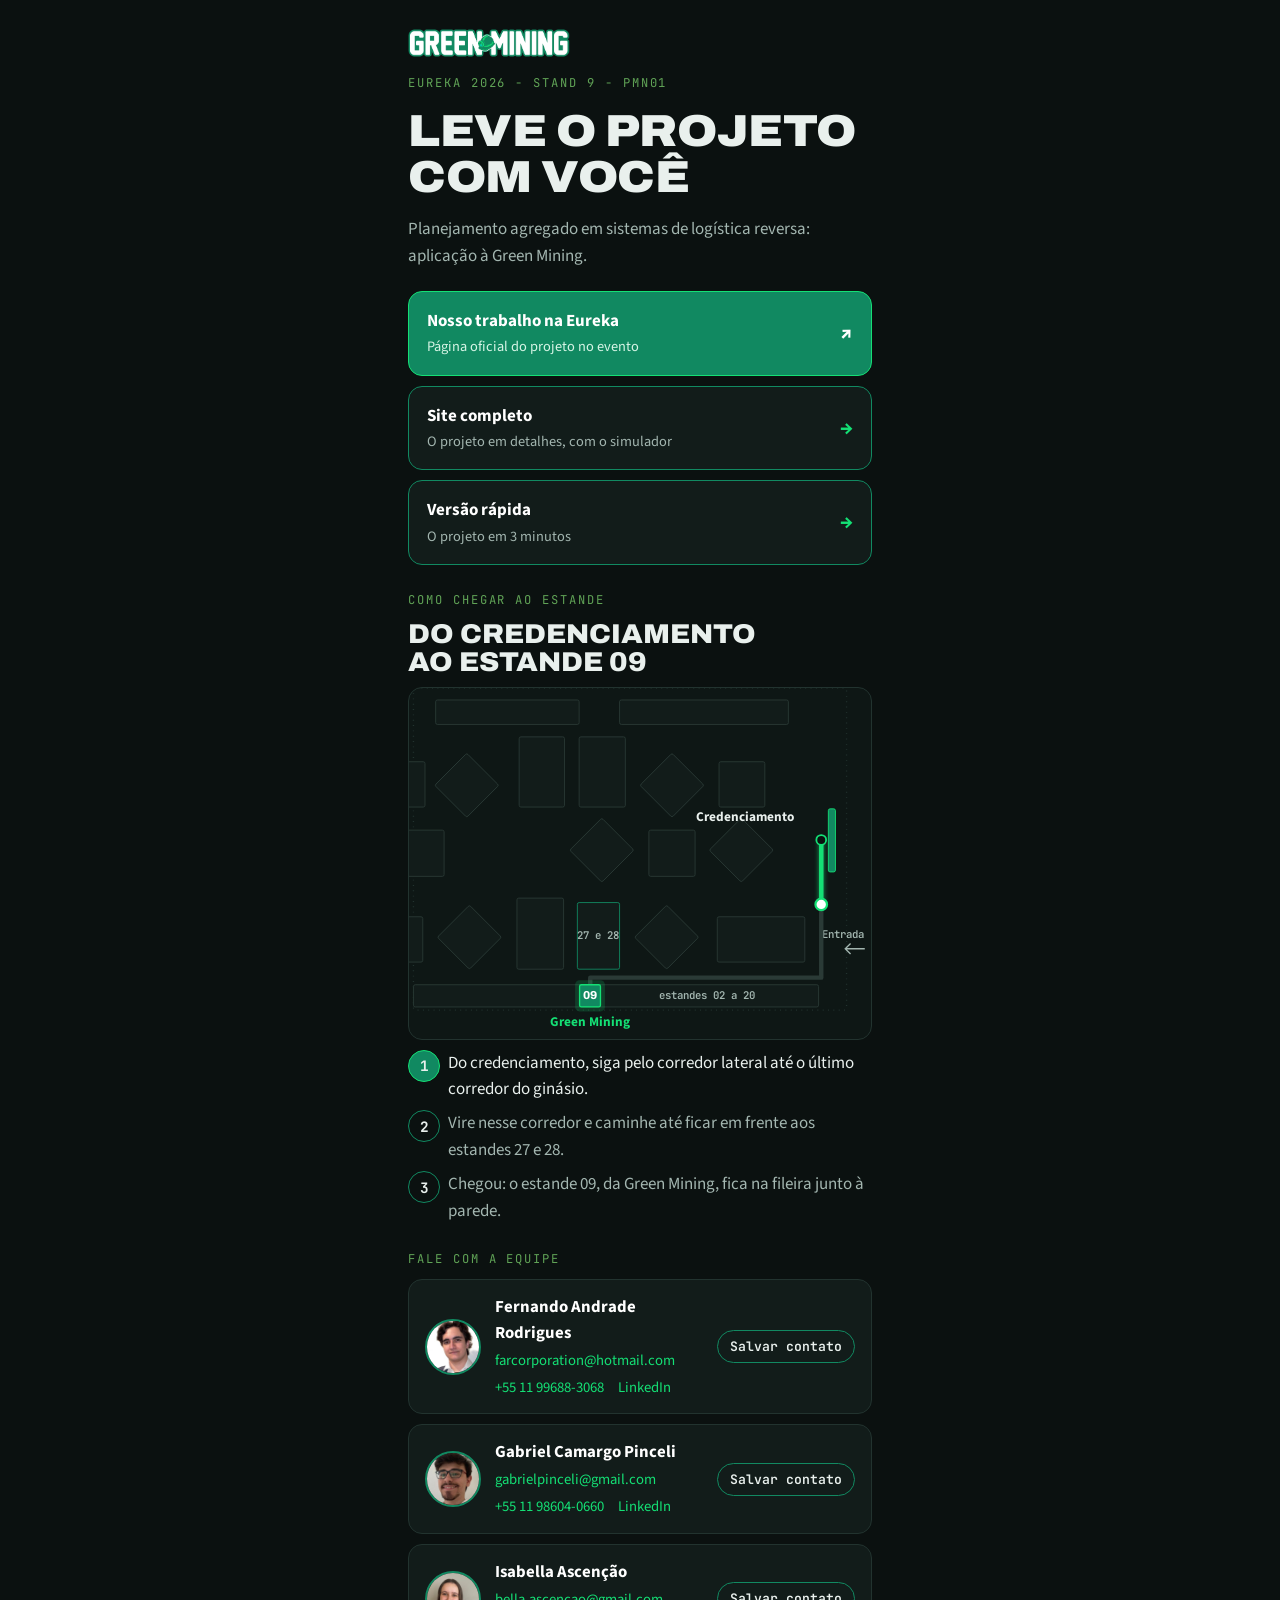
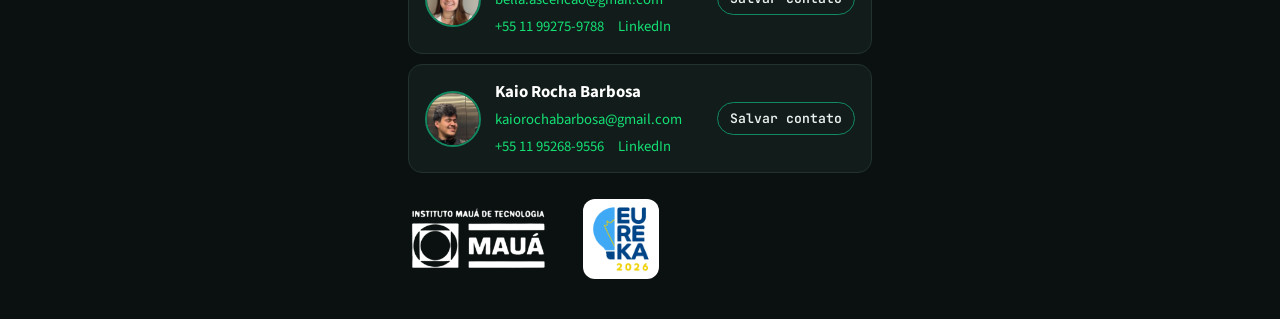
==== commit e97e0cf0: "Piloto: fotos nos cartões, como chegar ao estande e QR original na versão rápida Co-Authored-By: Cla" ====
--- a/contato/index.html
+++ b/contato/index.html
@@ -10,7 +10,7 @@
 <link rel="preconnect" href="https://fonts.googleapis.com">
 <link rel="preconnect" href="https://fonts.gstatic.com" crossorigin>
 <link rel="stylesheet" href="https://fonts.googleapis.com/css2?family=Archivo:wdth,wght@75..125,500..900&family=Source+Sans+3:ital,wght@0,400;0,600;0,700;1,400&family=JetBrains+Mono:wght@400;600&display=swap">
-<link rel="stylesheet" href="../assets/css/style.css?v=20261015a">
+<link rel="stylesheet" href="../assets/css/style.css?v=20261015c">
 </head>
 <body class="pagina-contato">
 
@@ -32,6 +32,17 @@
     </a>
   </nav>
 
+  <section class="levar-mapa" aria-label="Como chegar ao estande">
+    <p class="olho">Como chegar ao estande</p>
+    <h2>Do credenciamento ao estande 09</h2>
+    <svg class="mapa-estande" id="mapa-estande" viewBox="530 400 1040 790" role="img" aria-label="Planta do ginásio com o caminho do credenciamento até o estande 09"></svg>
+    <ol class="levar-passos" id="passos-estande">
+      <li>Do credenciamento, siga pelo corredor lateral até o último corredor do ginásio.</li>
+      <li>Vire nesse corredor e caminhe até ficar em frente aos estandes 27 e 28.</li>
+      <li>Chegou: o estande 09, da Green Mining, fica na fileira junto à parede.</li>
+    </ol>
+  </section>
+
   <section class="levar-equipe" aria-label="Fale com a equipe">
     <p class="olho">Fale com a equipe</p>
     <div class="cartoes" data-cartoes></div>
@@ -43,6 +54,7 @@
   </div>
 </main>
 
-<script src="../assets/js/contato.js?v=20261015b"></script>
+<script src="../assets/js/contato.js?v=20261015c"></script>
+<script src="../assets/js/estande.js?v=20261015c"></script>
 </body>
 </html>
--- a/assets/css/style.css
+++ b/assets/css/style.css
@@ -474,3 +474,34 @@
 .contato-levar { display: flex; align-items: center; gap: 14px; margin-top: 4px; }
 .contato-levar img { background: #fff; border-radius: 10px; padding: 6px; width: 96px; height: 96px; }
 .contato-levar p { margin: 0; color: var(--suave); font-size: .92rem; }
+.cartao-foto { width: 56px; height: 56px; border-radius: 50%; object-fit: cover; border: 2px solid var(--gm); }
+
+/* Como chegar ao estande */
+.levar-mapa { display: grid; gap: 10px; margin-top: 10px; }
+.levar-mapa .olho { margin: 0; }
+.levar-mapa h2 { margin: 0; font-size: clamp(1.3rem, 5vw, 1.7rem); text-transform: uppercase; }
+.mapa-estande { width: 100%; height: auto; background: var(--chao-2); border: 1px solid var(--borda); border-radius: 14px; }
+.mapa-estande .m-salao { fill: none; stroke: var(--borda); stroke-width: 3; stroke-dasharray: 2 10; }
+.mapa-estande .m-bloco { fill: var(--placa); stroke: #2a3a36; stroke-width: 2; }
+.mapa-estande .m-marco { stroke: var(--gm); }
+.mapa-estande .m-cred { fill: var(--gm); stroke: var(--neon); stroke-width: 2; }
+.mapa-estande .m-txt { fill: var(--texto); font: 700 30px var(--f-corpo); }
+.mapa-estande .m-txt-peq { fill: var(--suave); font: 600 24px var(--f-dado); text-anchor: middle; }
+.mapa-estande .m-seta { fill: none; stroke: var(--suave); stroke-width: 3; }
+.mapa-estande .m-trilha { fill: none; stroke: #2a3a36; stroke-width: 10; stroke-linecap: round; stroke-linejoin: round; }
+.mapa-estande .m-luz { fill: none; stroke: var(--neon); stroke-width: 10; stroke-linecap: round; stroke-linejoin: round; filter: drop-shadow(0 0 6px rgba(20,224,117,.7)); }
+.mapa-estande .m-inicio { fill: var(--chao); stroke: var(--neon); stroke-width: 4; }
+.mapa-estande .m-andarilho { fill: #fff; stroke: var(--neon); stroke-width: 5; }
+.mapa-estande .m-estande { fill: var(--gm); stroke: var(--neon); stroke-width: 3; }
+.mapa-estande .m-aura { fill: var(--neon); opacity: .18; }
+.mapa-estande .m-num { fill: #fff; font: 800 26px var(--f-display); text-anchor: middle; }
+.mapa-estande .m-txt-alvo { fill: var(--neon); text-anchor: middle; }
+@media (prefers-reduced-motion: no-preference) {
+  .mapa-estande .m-alvo.chegou .m-aura { animation: pulso 0.9s ease-in-out infinite alternate; }
+}
+@keyframes pulso { from { opacity: .15; } to { opacity: .55; } }
+.levar-passos { margin: 0; padding: 0; list-style: none; counter-reset: passo; display: grid; gap: 8px; }
+.levar-passos li { counter-increment: passo; display: grid; grid-template-columns: 30px 1fr; gap: 10px; align-items: start; color: var(--suave); transition: color .3s; }
+.levar-passos li::before { content: counter(passo); width: 30px; height: 30px; border-radius: 50%; display: grid; place-items: center; border: 1px solid var(--gm); font: 700 .9rem var(--f-dado); color: var(--texto); transition: background .3s; }
+.levar-passos li.atual { color: var(--texto); }
+.levar-passos li.atual::before { background: var(--gm); border-color: var(--neon); }
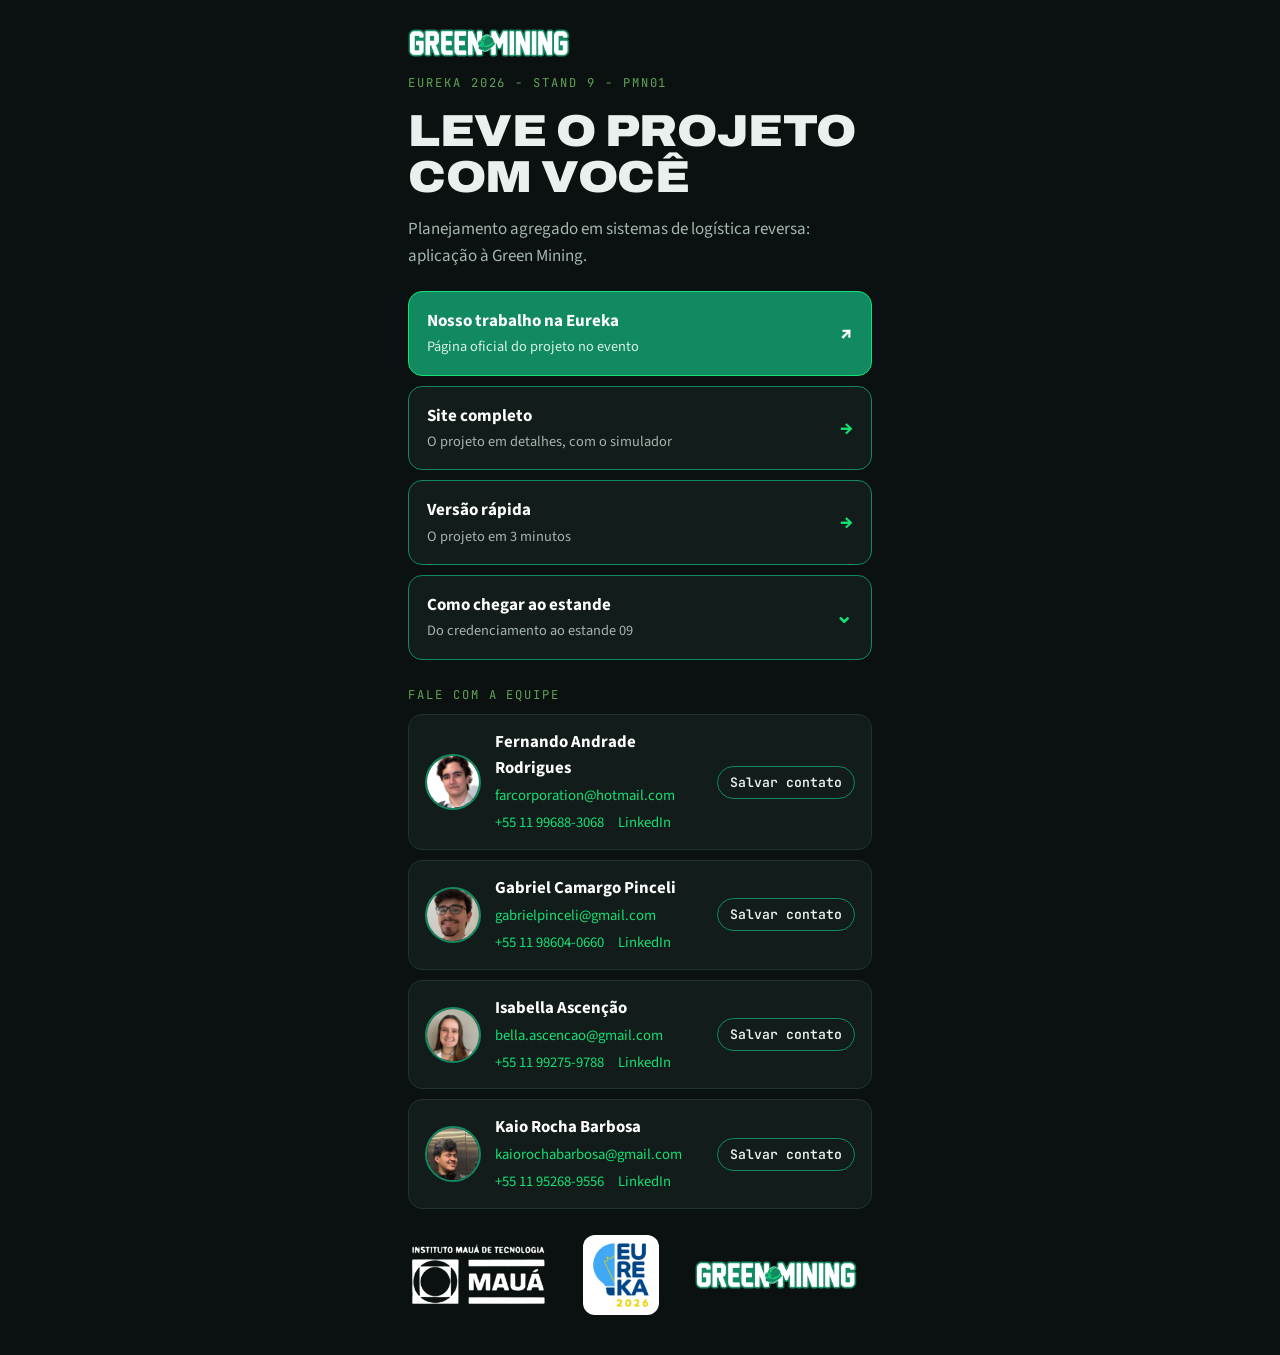
==== commit 55150d8a: "Como chegar vira cartão que abre, com mapa em tela cheia; rótulos do mapa ajustados; acesso à página" ====
--- a/contato/index.html
+++ b/contato/index.html
@@ -10,7 +10,7 @@
 <link rel="preconnect" href="https://fonts.googleapis.com">
 <link rel="preconnect" href="https://fonts.gstatic.com" crossorigin>
 <link rel="stylesheet" href="https://fonts.googleapis.com/css2?family=Archivo:wdth,wght@75..125,500..900&family=Source+Sans+3:ital,wght@0,400;0,600;0,700;1,400&family=JetBrains+Mono:wght@400;600&display=swap">
-<link rel="stylesheet" href="../assets/css/style.css?v=20261015c">
+<link rel="stylesheet" href="../assets/css/style.css?v=20261015d">
 </head>
 <body class="pagina-contato">
 
@@ -30,18 +30,26 @@
     <a class="levar-link" href="../rapido/">
       <span><strong>Versão rápida</strong><small>O projeto em 3 minutos</small></span><b aria-hidden="true">→</b>
     </a>
+
+    <details class="levar-link levar-dobra" id="como-chegar">
+      <summary>
+        <span><strong>Como chegar ao estande</strong><small>Do credenciamento ao estande 09</small></span><b aria-hidden="true">⌄</b>
+      </summary>
+      <div class="levar-mapa" id="levar-mapa">
+        <div class="mapa-topo">
+          <span class="mapa-titulo">Planta do ginásio - Stand 9</span>
+          <button type="button" class="mapa-cheia" id="mapa-cheia" aria-label="Ver o mapa em tela cheia">⛶ Tela cheia</button>
+        </div>
+        <svg class="mapa-estande" id="mapa-estande" viewBox="530 400 1070 790" role="img" aria-label="Planta do ginásio com o caminho do credenciamento até o estande 09"></svg>
+        <p class="mapa-dica">Gire o celular para ver o mapa maior.</p>
+        <ol class="levar-passos" id="passos-estande">
+          <li>Do credenciamento, siga pelo corredor lateral até o último corredor do ginásio.</li>
+          <li>Vire nesse corredor e caminhe até ficar em frente aos estandes 27 e 28.</li>
+          <li>Chegou: o estande 09, da Green Mining, fica na fileira junto à parede.</li>
+        </ol>
+      </div>
+    </details>
   </nav>
-
-  <section class="levar-mapa" aria-label="Como chegar ao estande">
-    <p class="olho">Como chegar ao estande</p>
-    <h2>Do credenciamento ao estande 09</h2>
-    <svg class="mapa-estande" id="mapa-estande" viewBox="530 400 1040 790" role="img" aria-label="Planta do ginásio com o caminho do credenciamento até o estande 09"></svg>
-    <ol class="levar-passos" id="passos-estande">
-      <li>Do credenciamento, siga pelo corredor lateral até o último corredor do ginásio.</li>
-      <li>Vire nesse corredor e caminhe até ficar em frente aos estandes 27 e 28.</li>
-      <li>Chegou: o estande 09, da Green Mining, fica na fileira junto à parede.</li>
-    </ol>
-  </section>
 
   <section class="levar-equipe" aria-label="Fale com a equipe">
     <p class="olho">Fale com a equipe</p>
@@ -49,12 +57,13 @@
   </section>
 
   <div class="logos levar-logos">
-    <img src="../assets/img/logo-maua.png" alt="Instituto Mauá de Tecnologia" class="logo-maua">
-    <img src="../assets/img/logo-eureka.png" alt="Eureka 2026" class="logo-eureka">
+    <a href="https://www.maua.br" target="_blank" rel="noopener"><img src="../assets/img/logo-maua.png" alt="Instituto Mauá de Tecnologia" class="logo-maua"></a>
+    <a href="https://eureka.maua.br" target="_blank" rel="noopener"><img src="../assets/img/logo-eureka.png" alt="Eureka 2026" class="logo-eureka"></a>
+    <a href="https://greenmining.com.br" target="_blank" rel="noopener"><img src="../assets/img/logo-green-mining.png" alt="Green Mining" class="logo-gm"></a>
   </div>
 </main>
 
-<script src="../assets/js/contato.js?v=20261015c"></script>
-<script src="../assets/js/estande.js?v=20261015c"></script>
+<script src="../assets/js/contato.js?v=20261015d"></script>
+<script src="../assets/js/estande.js?v=20261015d"></script>
 </body>
 </html>
--- a/assets/css/style.css
+++ b/assets/css/style.css
@@ -505,3 +505,28 @@
 .levar-passos li::before { content: counter(passo); width: 30px; height: 30px; border-radius: 50%; display: grid; place-items: center; border: 1px solid var(--gm); font: 700 .9rem var(--f-dado); color: var(--texto); transition: background .3s; }
 .levar-passos li.atual { color: var(--texto); }
 .levar-passos li.atual::before { background: var(--gm); border-color: var(--neon); }
+/* Como chegar em formato de cartão que abre */
+.levar-dobra { display: block; padding: 0; }
+.levar-dobra > summary { list-style: none; display: flex; justify-content: space-between; align-items: center; gap: 12px; padding: 16px 18px; cursor: pointer; }
+.levar-dobra > summary::-webkit-details-marker { display: none; }
+.levar-dobra > summary b { transition: transform .25s; }
+.levar-dobra[open] > summary b { transform: rotate(180deg); }
+.levar-dobra .levar-mapa { margin: 0; padding: 0 12px 14px; }
+.mapa-topo { display: flex; justify-content: space-between; align-items: center; gap: 10px; }
+.mapa-titulo { font: 600 .78rem var(--f-dado); color: var(--suave); text-transform: uppercase; letter-spacing: .06em; }
+.mapa-cheia { font: 600 .82rem var(--f-dado); color: var(--texto); background: var(--gm); border: 1px solid var(--neon); border-radius: 999px; padding: 7px 14px; cursor: pointer; white-space: nowrap; }
+.mapa-dica { display: none; margin: 0; color: var(--suave); font-size: .85rem; text-align: center; }
+.levar-mapa.mapa-tela-cheia { position: fixed; inset: 0; z-index: 1000; margin: 0; background: var(--chao); display: flex; flex-direction: column; gap: 10px; padding: max(12px, env(safe-area-inset-top)) max(12px, env(safe-area-inset-right)) max(12px, env(safe-area-inset-bottom)) max(12px, env(safe-area-inset-left)); overflow: auto; }
+.levar-mapa.mapa-tela-cheia .mapa-estande { flex: 1 1 auto; min-height: 0; width: 100%; height: 100%; }
+.levar-mapa.mapa-tela-cheia .levar-passos { font-size: .92rem; gap: 6px; }
+@media (orientation: portrait) { .levar-mapa.mapa-tela-cheia .mapa-dica { display: block; } }
+.levar-mapa:fullscreen { background: var(--chao); }
+body.sem-rolagem { overflow: hidden; }
+.qr-abrir { color: var(--neon); font: 600 .9rem var(--f-dado); text-decoration: underline; text-underline-offset: 3px; }
+.logos a { display: inline-flex; line-height: 0; border-radius: 12px; transition: opacity .2s; }
+.logos a:hover { opacity: .85; }
+@media (orientation: landscape) and (max-height: 560px) {
+  .levar-mapa.mapa-tela-cheia { display: grid; grid-template-columns: 1fr minmax(200px, 30%); grid-template-rows: auto minmax(0, 1fr); align-items: center; }
+  .levar-mapa.mapa-tela-cheia .mapa-topo { grid-column: 1 / -1; }
+  .levar-mapa.mapa-tela-cheia .levar-passos { font-size: .86rem; }
+}
